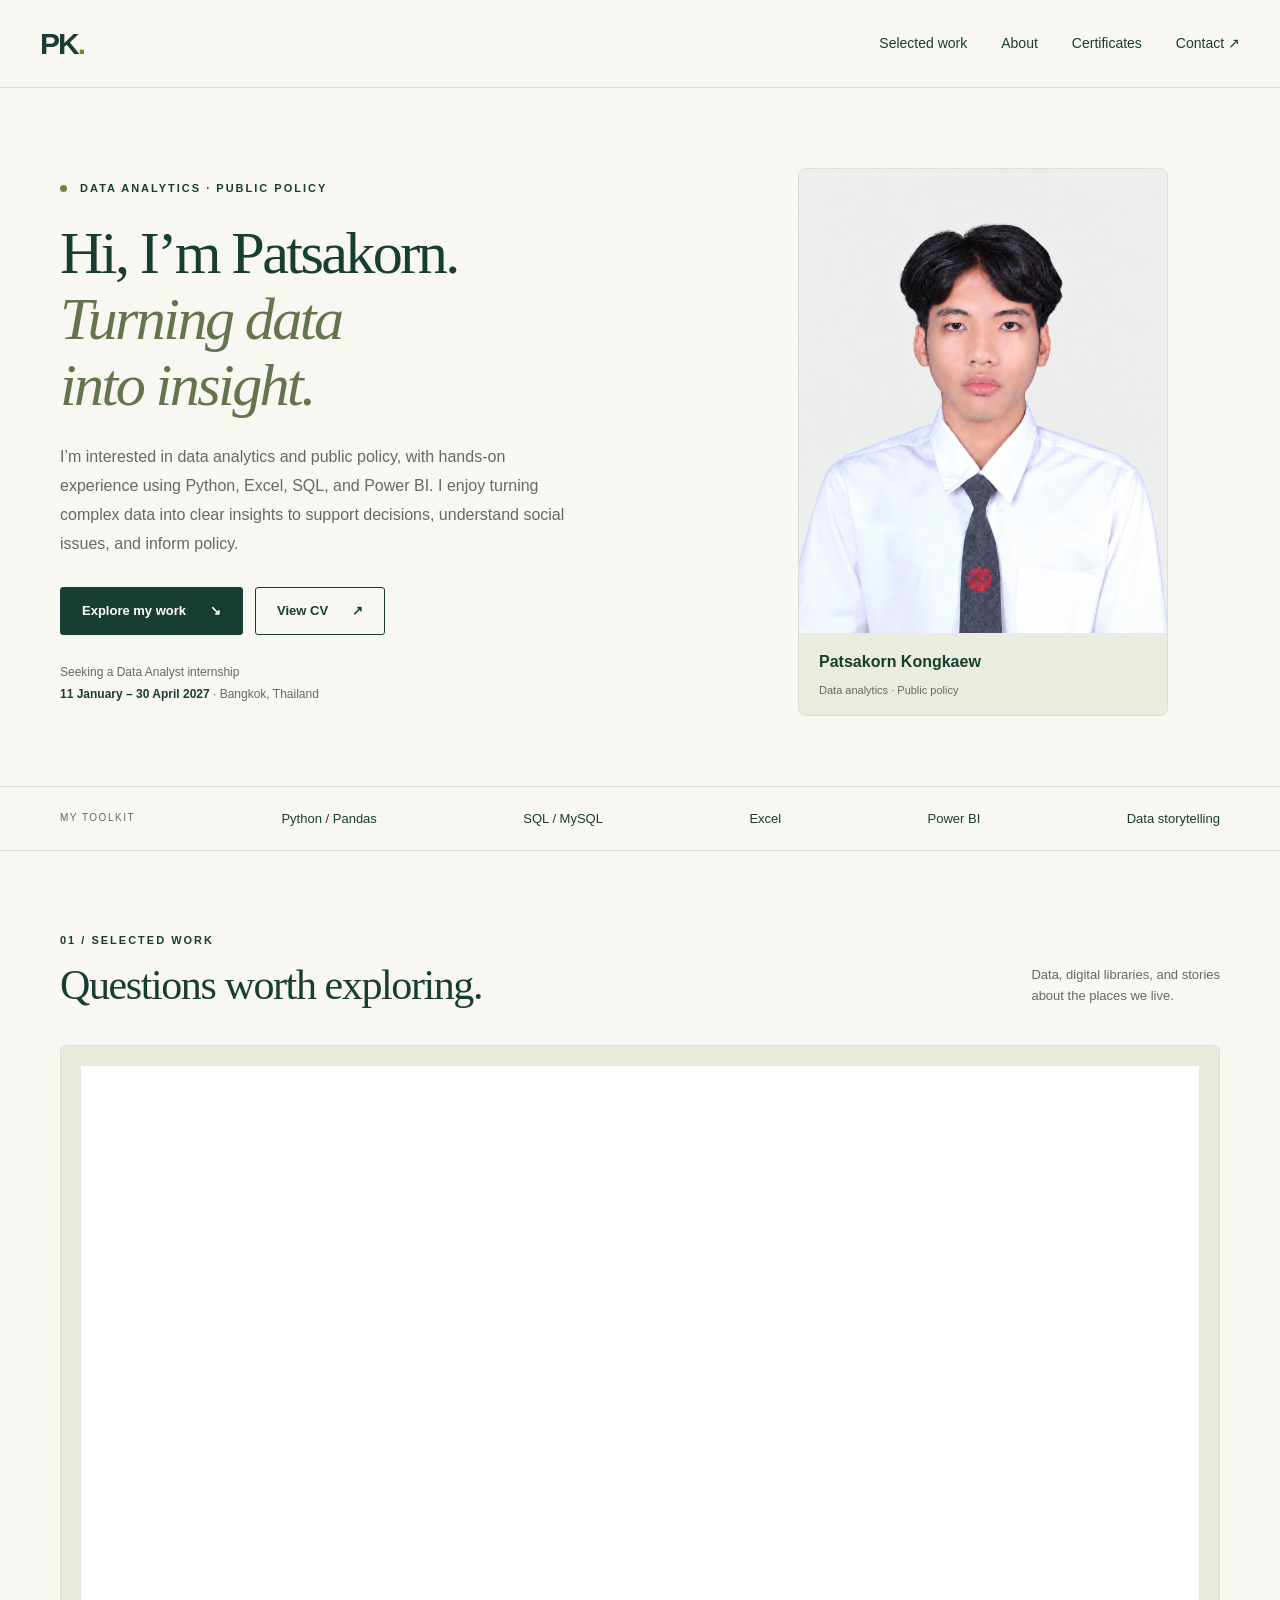
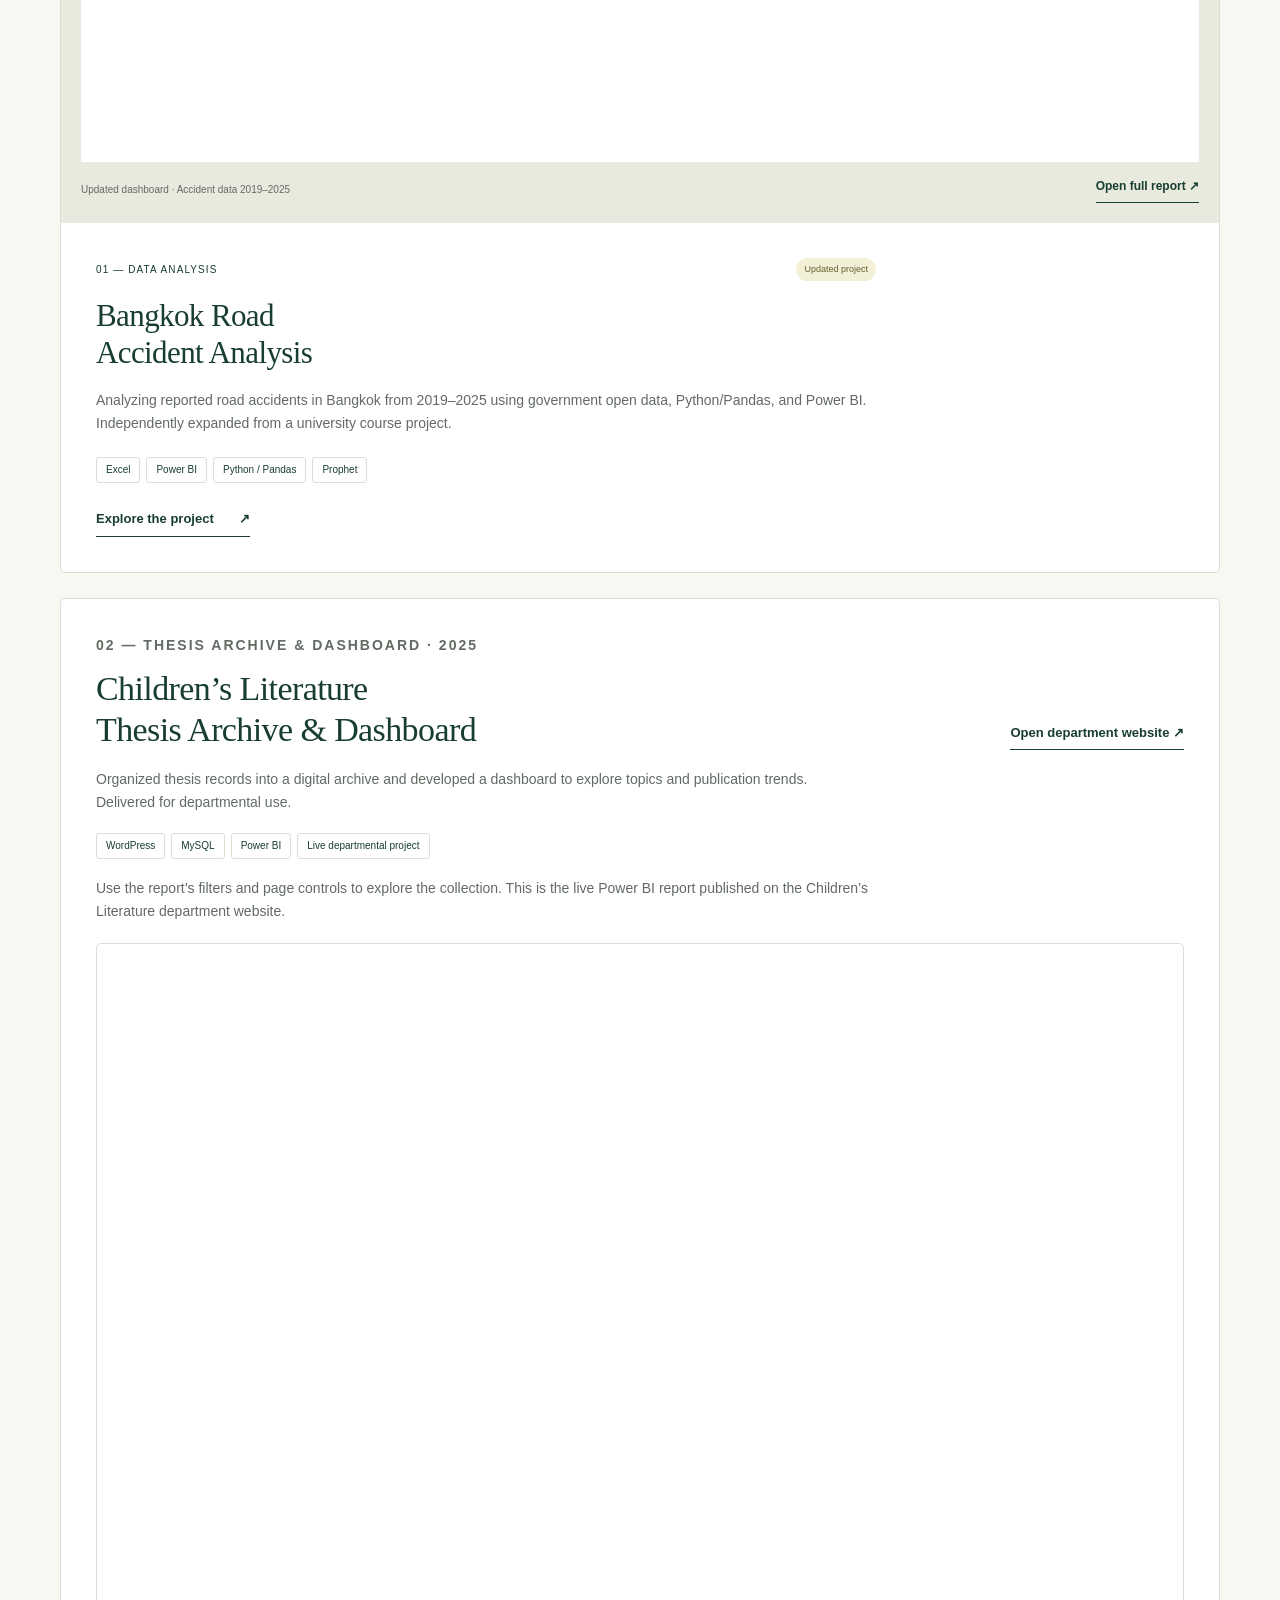
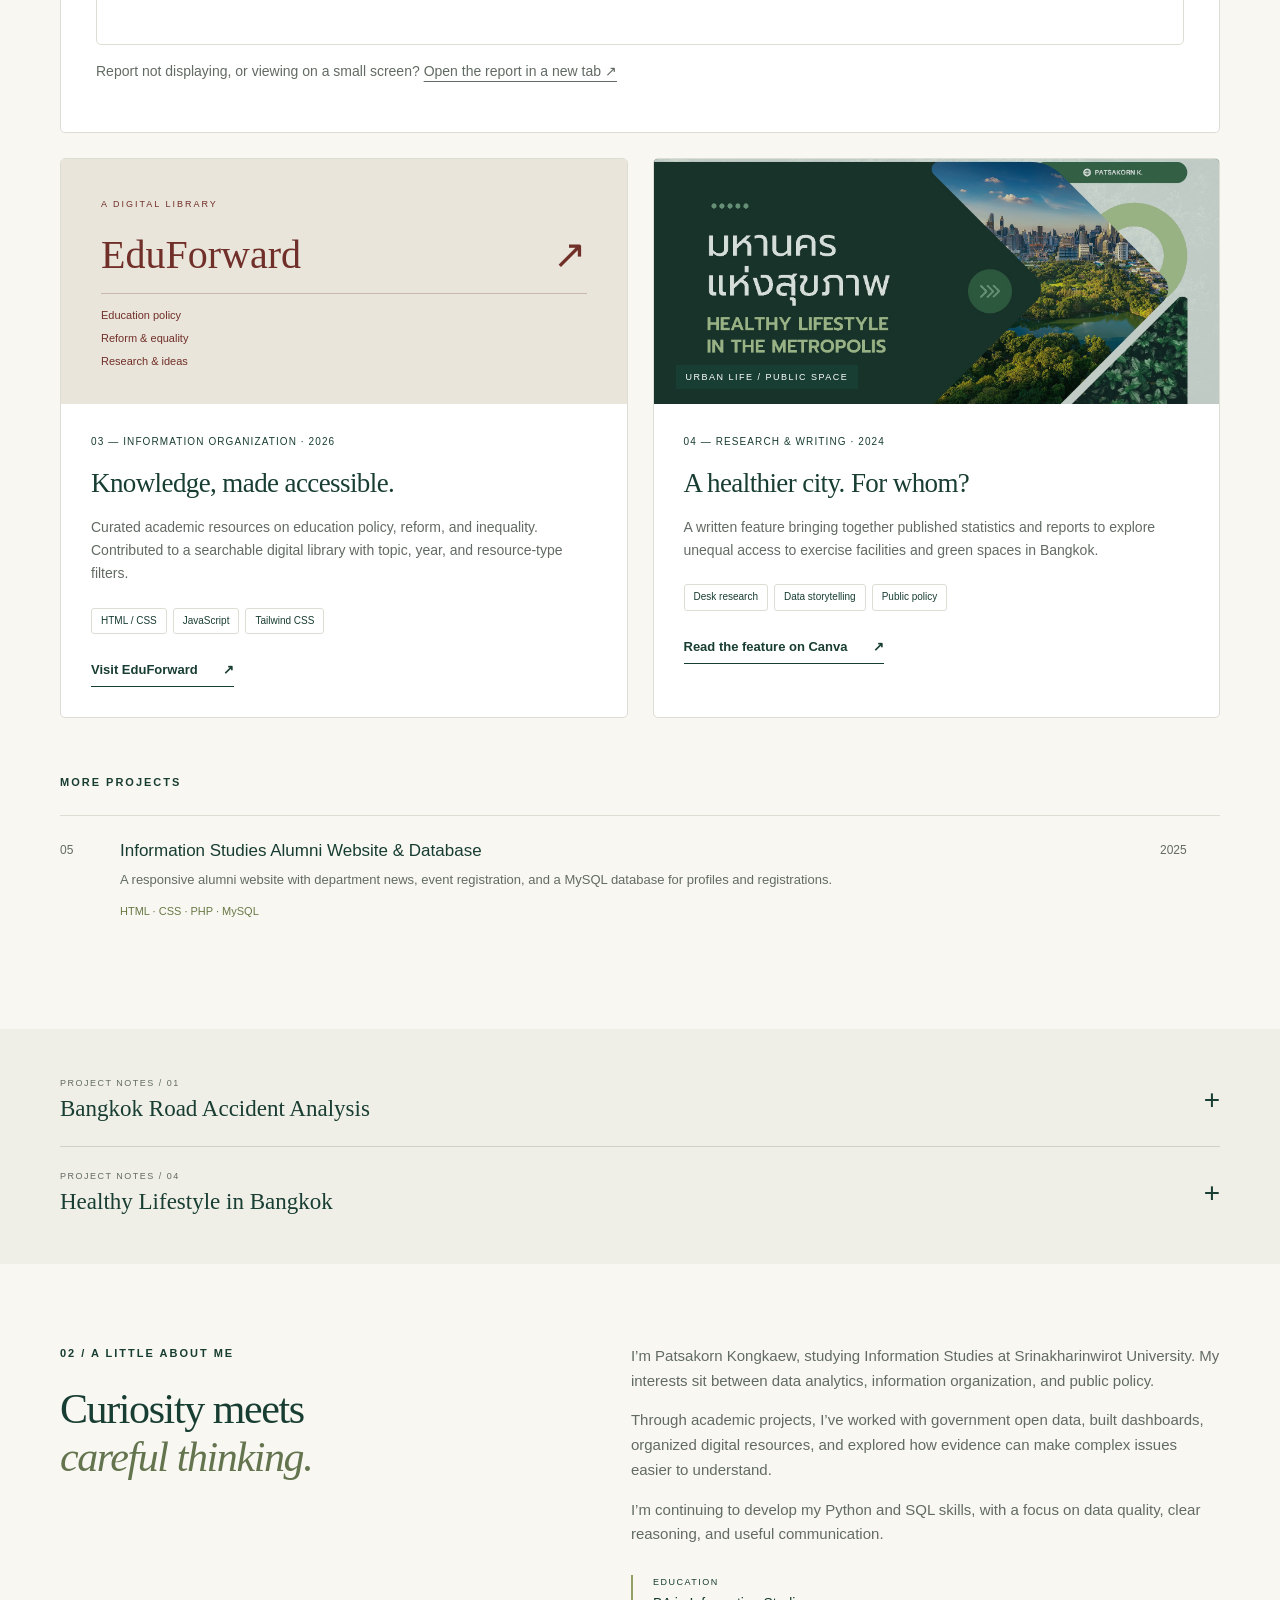
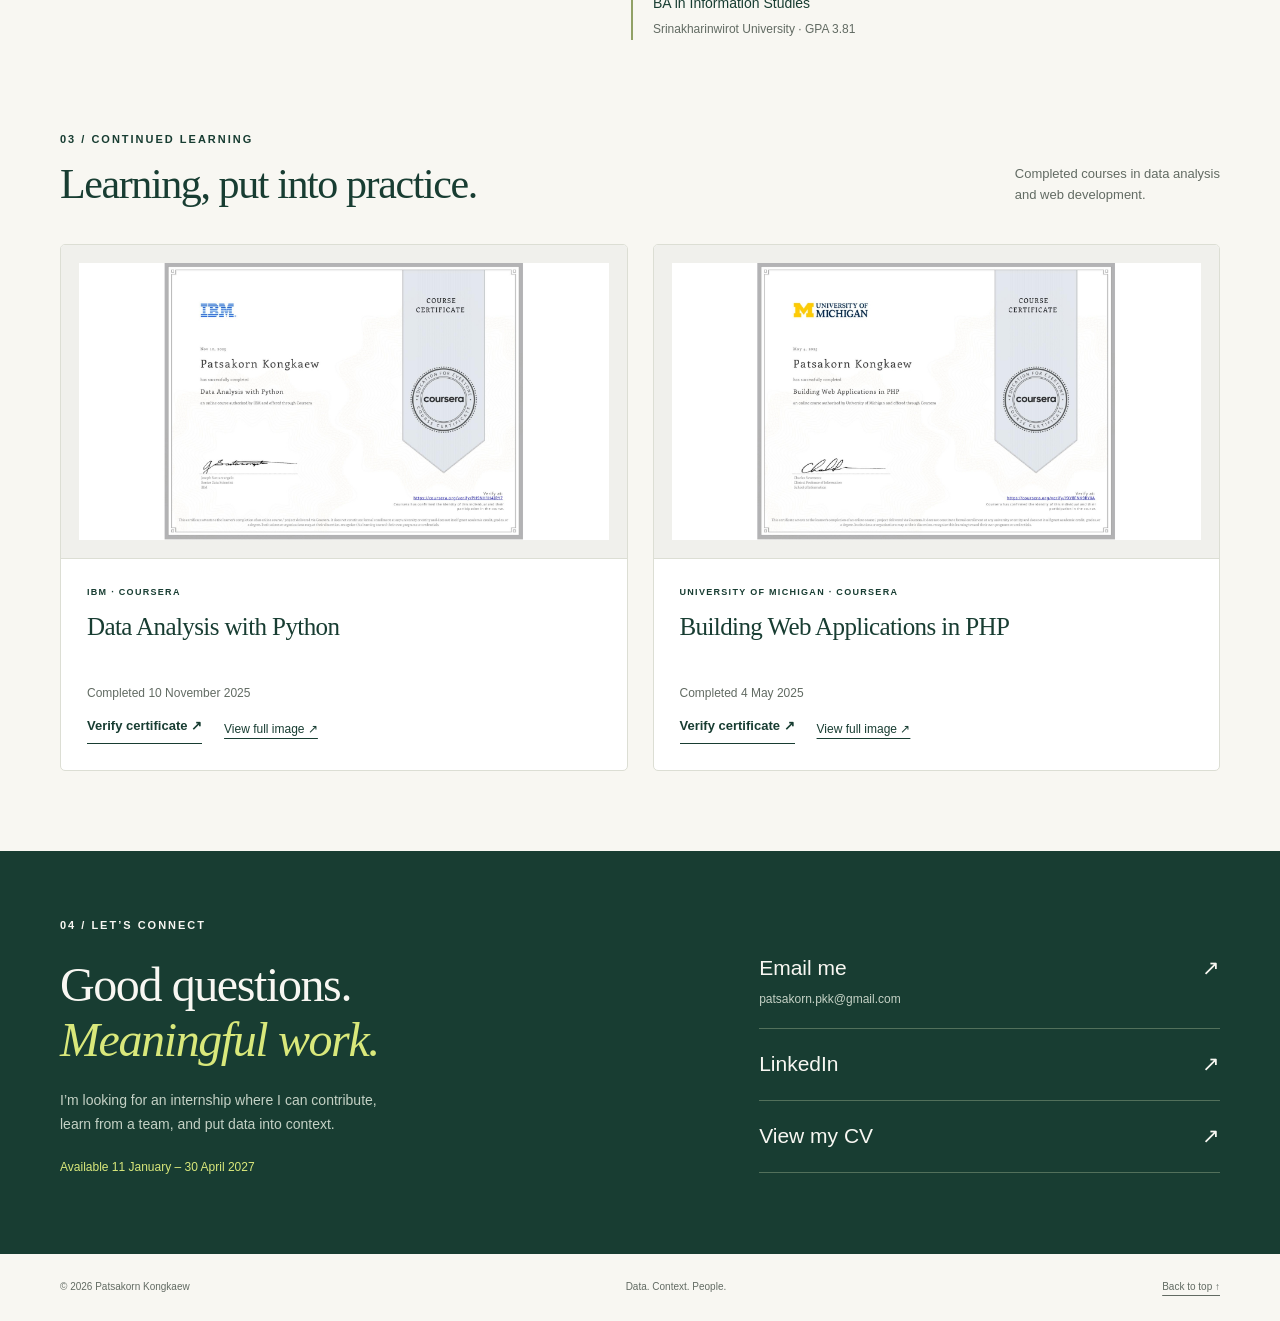
==== patsakorn-portfolio/index.html @ 9c128c8e "Add files via upload" ====
<!doctype html>
<html lang="en">
<head>
  <meta charset="utf-8">
  <meta name="viewport" content="width=device-width, initial-scale=1">
  <meta name="description" content="Patsakorn Kongkaew — data analytics, public policy, and information design. Selected projects and internship portfolio.">
  <meta name="theme-color" content="#163d32">
  <title>Patsakorn Kongkaew | Data & Policy Portfolio</title>
  <link rel="icon" href="assets/favicon.svg" type="image/svg+xml">
  <link rel="stylesheet" href="styles.css">
  <script src="script.js" defer></script>
</head>
<body>
<a class="skip" href="#main">Skip to content</a>
<header class="header"><a class="wordmark" href="#home" aria-label="Patsakorn home">PK<span>.</span></a><nav aria-label="Main navigation"><a href="#work">Selected work</a><a href="#about">About</a><a href="#certificates">Certificates</a><a href="#contact">Contact <span aria-hidden="true">↗</span></a></nav></header>
<main id="main">
  <section id="home" class="hero wrap">
    <div class="hero-copy"><p class="eyebrow"><span class="status-dot"></span> DATA ANALYTICS · PUBLIC POLICY</p>
    <h1>Hi, I’m Patsakorn.<br><em>Turning data<br>into insight.</em></h1>
    <p class="intro">I’m interested in data analytics and public policy, with hands-on experience using Python, Excel, SQL, and Power BI. I enjoy turning complex data into clear insights to support decisions, understand social issues, and inform policy.</p>
    <div class="actions"><a class="button primary" href="#work">Explore my work <span aria-hidden="true">↘</span></a><a class="button secondary" href="assets/patsakorn-cv.pdf" target="_blank" rel="noopener">View CV <span aria-hidden="true">↗</span></a></div>
    <p class="availability">Seeking a Data Analyst internship<br><strong>11 January – 30 April 2027</strong> <span>· Bangkok, Thailand</span></p></div>
<figure class="hero-portrait"><img src="assets/patsakorn-portrait.png" alt="Portrait of Patsakorn Kongkaew" width="1117" height="1409" fetchpriority="high"><figcaption><strong>Patsakorn Kongkaew</strong><span>Data analytics · Public policy</span></figcaption></figure>
  </section>
  <div class="skills-strip"><div class="wrap"><span>MY TOOLKIT</span><span>Python / Pandas</span><span>SQL / MySQL</span><span>Excel</span><span>Power BI</span><span>Data storytelling</span></div></div>
  <section id="work" class="work wrap section">
    <div class="section-heading"><div><p class="eyebrow">01 / SELECTED WORK</p><h2>Questions worth exploring.</h2></div><p>Data, digital libraries, and stories<br>about the places we live.</p></div>
    <article id="accident-dashboard" class="featured project accident-feature">
      <div class="project-visual accident-live"><iframe title="accident 2019-2025" src="https://app.powerbi.com/view?r=eyJrIjoiYjRhNjEyZDYtMDhlZS00NzNiLWE5MTMtZjIyMmQ3YTM2ZWQxIiwidCI6ImY5MGM0NjQ3LTg4NmYtNGI0Yy1iMmViLTU1NWRmOWVjNGU4MSIsImMiOjEwfQ%3D%3D" loading="eager" allowfullscreen></iframe><div class="accident-report-footer"><span class="image-caption">Updated dashboard · Accident data 2019–2025</span><a class="text-link" href="https://app.powerbi.com/view?r=eyJrIjoiYjRhNjEyZDYtMDhlZS00NzNiLWE5MTMtZjIyMmQ3YTM2ZWQxIiwidCI6ImY5MGM0NjQ3LTg4NmYtNGI0Yy1iMmViLTU1NWRmOWVjNGU4MSIsImMiOjEwfQ%3D%3D" target="_blank" rel="noopener">Open full report ↗</a></div></div>
      <div class="project-copy"><div class="project-meta"><span>01 — DATA ANALYSIS</span><span class="pill">Updated project</span></div><h3>Bangkok Road<br>Accident Analysis</h3><p>Analyzing reported road accidents in Bangkok from 2019–2025 using government open data, Python/Pandas, and Power BI. Independently expanded from a university course project.</p><div class="tags"><span>Excel</span><span>Power BI</span><span>Python / Pandas</span><span>Prophet</span></div><a class="text-link" href="#accident-case">Explore the project <span aria-hidden="true">↗</span></a></div>
    </article>
  <section id="thesis-dashboard" class="project thesis-feature" aria-labelledby="thesis-title">
    <div class="section-heading"><div><p class="eyebrow">02 — THESIS ARCHIVE & DASHBOARD · 2025</p><h3 id="thesis-title">Children’s Literature<br>Thesis Archive & Dashboard</h3></div><a class="text-link" href="https://www.childrenlitswu.com/dashboard/" target="_blank" rel="noopener">Open department website ↗</a></div>
    <p class="thesis-description">Organized thesis records into a digital archive and developed a dashboard to explore topics and publication trends. Delivered for departmental use.</p><div class="tags"><span>WordPress</span><span>MySQL</span><span>Power BI</span><span>Live departmental project</span></div>
    <p class="dashboard-intro">Use the report’s filters and page controls to explore the collection. This is the live Power BI report published on the Children’s Literature department website.</p>
    <div class="dashboard-frame"><iframe title="Children’s Literature thesis collection — interactive Power BI dashboard" src="https://app.powerbi.com/view?r=eyJrIjoiOGU0MTQ4YzYtZWM5Zi00N2QwLWJkZDktYTk1NjA2MTg5Njc1IiwidCI6ImY5MGM0NjQ3LTg4NmYtNGI0Yy1iMmViLTU1NWRmOWVjNGU4MSIsImMiOjEwfQ%3D%3D" loading="eager" allowfullscreen></iframe></div>
    <p class="dashboard-help">Report not displaying, or viewing on a small screen? <a href="https://app.powerbi.com/view?r=eyJrIjoiOGU0MTQ4YzYtZWM5Zi00N2QwLWJkZDktYTk1NjA2MTg5Njc1IiwidCI6ImY5MGM0NjQ3LTg4NmYtNGI0Yy1iMmViLTU1NWRmOWVjNGU4MSIsImMiOjEwfQ%3D%3D" target="_blank" rel="noopener">Open the report in a new tab ↗</a></p>
  </section>
    <div class="project-grid">
      <article class="project small-project"><div class="edu-visual" aria-hidden="true"><span class="mini-label">A DIGITAL LIBRARY</span><strong>EduForward<span>↗</span></strong><div class="book-lines"><span>Education policy</span><span>Reform & equality</span><span>Research & ideas</span></div></div><div class="small-copy"><p class="project-meta">03 — INFORMATION ORGANIZATION · 2026</p><h3>Knowledge, made accessible.</h3><p>Curated academic resources on education policy, reform, and inequality. Contributed to a searchable digital library with topic, year, and resource-type filters.</p><div class="tags"><span>HTML / CSS</span><span>JavaScript</span><span>Tailwind CSS</span></div><a class="text-link" href="https://eduforward.vercel.app/" target="_blank" rel="noopener">Visit EduForward <span aria-hidden="true">↗</span></a></div></article>
      <article class="project small-project"><div class="feature-visual"><img src="assets/urban-feature.jpg" alt="Cover of Healthy Lifestyle in the Metropolis, a Thai feature on urban health and public spaces" loading="lazy"><span>URBAN LIFE / PUBLIC SPACE</span></div><div class="small-copy"><p class="project-meta">04 — RESEARCH & WRITING · 2024</p><h3>A healthier city. For whom?</h3><p>A written feature bringing together published statistics and reports to explore unequal access to exercise facilities and green spaces in Bangkok.</p><div class="tags"><span>Desk research</span><span>Data storytelling</span><span>Public policy</span></div><a class="text-link" href="https://canva.link/8oh652t1zyog7kq" target="_blank" rel="noopener">Read the feature on Canva <span aria-hidden="true">↗</span></a></div></article>
    </div>
    <div class="other-work"><p class="eyebrow">MORE PROJECTS</p><div class="other-row"><span class="row-number">05</span><div><h3>Information Studies Alumni Website & Database</h3><p>A responsive alumni website with department news, event registration, and a MySQL database for profiles and registrations.</p><span class="tools">HTML · CSS · PHP · MySQL</span></div><span class="year">2025</span></div></div>
  </section>


  <section class="case-section" aria-label="Project details"><div class="wrap">
    <details id="accident-case" class="case"><summary><span><small>PROJECT NOTES / 01</small>Bangkok Road Accident Analysis</span><span class="toggle" aria-hidden="true">+</span></summary><div class="case-body"><div><h4>Problem</h4><p>How can reported accident records be organized to explore patterns over time and communicate road safety questions?</p></div><div><h4>Data & scope</h4><p>Open data from Thailand’s Ministry of Transport, focused on Bangkok. Expanded from the original 2022–2025 university course project to cover 2019–2025. This is not a complete census of accidents on every Bangkok road.</p><a href="https://datagov.mot.go.th/dataset/roadaccident" target="_blank" rel="noopener">Visit the data source ↗</a></div><div><h4>Cleaning & analysis</h4><p>The original project used Excel and Power BI. The updated version uses Python/Pandas for data cleaning and standardization across years, alongside an updated Power BI dashboard. The original course project also included exploratory time-series forecasting with Prophet.</p></div><div><h4>Insight & interpretation</h4><p>The project highlights the importance of separating recorded accident counts from risk: counts alone do not account for traffic exposure. Comparisons across years also depend on coverage and completeness.</p></div><div><h4>Interpretation guidelines</h4><p>Compare reporting periods and category definitions before interpreting trends. Use the dashboard to explore recorded patterns; assessing relative road risk requires additional traffic exposure data.</p></div><div><h4>My contribution</h4><p>I carried out the original course project and independently developed this updated version, expanding the time coverage and improving data preparation and visualization.</p></div></div></details>
    <details id="urban-case" class="case"><summary><span><small>PROJECT NOTES / 04</small>Healthy Lifestyle in Bangkok</span><span class="toggle" aria-hidden="true">+</span></summary><div class="case-body"><div><h4>Question</h4><p>What does access to exercise facilities and green spaces mean for everyday life in Bangkok?</p></div><div><h4>Research approach</h4><p>Synthesized published statistics, articles, and reports into an illustrated academic feature. This work uses secondary sources rather than an original field survey.</p></div><div><h4>Story & policy context</h4><p>Connected differences in public-space access with urban wellbeing and discussed initiatives such as the 15-minute park concept and the reuse of vacant land.</p></div><div><h4>What I learned</h4><p>How a place is classified matters: a green area is not necessarily a publicly accessible park. Clear definitions, source attribution, and careful visual communication are essential when telling a story with data.</p></div></div></details>
  </div></section>
  <section id="about" class="about wrap section"><div><p class="eyebrow">02 / A LITTLE ABOUT ME</p><h2>Curiosity meets<br><em>careful thinking.</em></h2></div><div class="about-copy"><p>I’m Patsakorn Kongkaew, studying Information Studies at Srinakharinwirot University. My interests sit between data analytics, information organization, and public policy.</p><p>Through academic projects, I’ve worked with government open data, built dashboards, organized digital resources, and explored how evidence can make complex issues easier to understand.</p><p>I’m continuing to develop my Python and SQL skills, with a focus on data quality, clear reasoning, and useful communication.</p><div class="education"><span>EDUCATION</span><strong>BA in Information Studies</strong><p>Srinakharinwirot University · GPA 3.81</p></div></div></section>
  <section id="certificates" class="wrap section certificates" aria-labelledby="certificates-title">
    <div class="section-heading"><div><p class="eyebrow">03 / CONTINUED LEARNING</p><h2 id="certificates-title">Learning, put into practice.</h2></div><p>Completed courses in data analysis<br>and web development.</p></div>
    <div class="certificate-grid">
      <article class="certificate-card">
        <a class="certificate-image" href="assets/certificate-python.jpeg" target="_blank" rel="noopener" aria-label="View full certificate: Data Analysis with Python"><img src="assets/certificate-python.jpeg" alt="IBM Data Analysis with Python course certificate awarded to Patsakorn Kongkaew on November 10, 2025" loading="lazy" width="1772" height="928"></a>
        <div class="certificate-copy"><p class="eyebrow">IBM · COURSERA</p><h3>Data Analysis with Python</h3><p>Completed <time datetime="2025-11-10">10 November 2025</time></p><div class="certificate-links"><a class="text-link" href="https://www.coursera.org/account/accomplishments/verify/PH9NH1H4IRY7" target="_blank" rel="noopener">Verify certificate ↗</a><a href="assets/certificate-python.jpeg" target="_blank" rel="noopener">View full image ↗</a></div></div>
      </article>
      <article class="certificate-card">
        <a class="certificate-image" href="assets/certificate-php.jpeg" target="_blank" rel="noopener" aria-label="View full certificate: Building Web Applications in PHP"><img src="assets/certificate-php.jpeg" alt="University of Michigan Building Web Applications in PHP course certificate awarded to Patsakorn Kongkaew on May 4, 2025" loading="lazy" width="1772" height="928"></a>
        <div class="certificate-copy"><p class="eyebrow">UNIVERSITY OF MICHIGAN · COURSERA</p><h3>Building Web Applications in PHP</h3><p>Completed <time datetime="2025-05-04">4 May 2025</time></p><div class="certificate-links"><a class="text-link" href="https://www.coursera.org/account/accomplishments/verify/YXY8FNK9RYXA" target="_blank" rel="noopener">Verify certificate ↗</a><a href="assets/certificate-php.jpeg" target="_blank" rel="noopener">View full image ↗</a></div></div>
      </article>
    </div>
  </section>
  <section id="contact" class="contact"><div class="wrap contact-inner"><div><p class="eyebrow">04 / LET’S CONNECT</p><h2>Good questions.<br><em>Meaningful work.</em></h2><p>I’m looking for an internship where I can contribute,<br>learn from a team, and put data into context.</p><p class="contact-date">Available 11 January – 30 April 2027</p></div><div class="contact-links"><a href="mailto:patsakorn.pkk@gmail.com">Email me <span aria-hidden="true">↗</span><small>patsakorn.pkk@gmail.com</small></a><a href="https://www.linkedin.com/in/patsakornpk/" target="_blank" rel="noopener">LinkedIn <span aria-hidden="true">↗</span></a><a href="assets/patsakorn-cv.pdf" target="_blank" rel="noopener">View my CV <span aria-hidden="true">↗</span></a></div></div></section>
</main>
<footer class="wrap footer"><span>© <span id="year">2026</span> Patsakorn Kongkaew</span><span>Data. Context. People.</span><a href="#home">Back to top ↑</a></footer>
</body>
</html>
---- patsakorn-portfolio/styles.css ----
@charset "UTF-8";
:root{--paper:#f8f7f2;--ink:#183d32;--muted:#626b63;--line:#dcded4;--accent:#d9e87b;--white:#fff;--serif:Georgia,'Times New Roman',serif}
*{box-sizing:border-box}html{scroll-behavior:smooth;scroll-padding-top:90px}body{margin:0;background:var(--paper);color:var(--ink);font-family:Arial,Helvetica,sans-serif;font-size:16px;line-height:1.65}a{color:inherit;text-underline-offset:5px}a:focus-visible,summary:focus-visible{outline:3px solid #987021;outline-offset:5px}img{display:block;max-width:100%}.wrap{width:min(1160px,calc(100% - 80px));margin-inline:auto}.header{height:88px;max-width:1320px;margin:auto;padding:0 40px;display:flex;align-items:center;justify-content:space-between;border-bottom:1px solid var(--line)}.wordmark{font-size:30px;letter-spacing:-2px;font-weight:bold;text-decoration:none}.wordmark span{color:#748533}nav{display:flex;gap:34px}nav a{font-size:14px;text-decoration:none}nav a:hover,.text-link:hover{color:#687b24}.skip{position:fixed;left:15px;top:-80px;z-index:10;background:white;padding:12px}.skip:focus{top:10px}.hero{display:grid;grid-template-columns:1.3fr 1fr;gap:70px;align-items:center;padding-block:80px 70px}.eyebrow{font-size:11px;letter-spacing:2px;font-weight:bold;margin:0 0 23px}.status-dot{display:inline-block;width:7px;height:7px;border-radius:50%;background:#678846;margin-right:8px}h1,h2,h3,h4,p{margin-top:0}h1{font-family:var(--serif);font-size:clamp(44px,4.7vw,65px);line-height:1.1;font-weight:normal;letter-spacing:-2.6px;margin-bottom:25px}h1 em,h2 em{font-weight:normal;color:#63744e}.intro{max-width:520px;color:var(--muted);font-size:16px;line-height:1.8}.actions{display:flex;gap:12px;margin-top:29px}.button{display:inline-flex;gap:24px;align-items:center;padding:12px 21px;border:1px solid var(--ink);text-decoration:none;font-size:13px;font-weight:bold;border-radius:3px}.primary{background:var(--ink);color:white}.button:hover{background:#dce5cd;color:var(--ink)}.availability{font-size:12px;color:var(--muted);margin:27px 0 0;line-height:1.8}.availability strong{color:var(--ink)}.hero-art{background:#e9ecdf;min-height:445px;padding:25px;position:relative;border-radius:3px;overflow:hidden}.art-top{display:flex;justify-content:space-between;font-size:9px;letter-spacing:1.3px}.art-grid{position:relative;height:310px;background-image:linear-gradient(#cbd2bf66 1px,transparent 1px),linear-gradient(90deg,#cbd2bf66 1px,transparent 1px);background-size:31px 31px;margin:15px -25px 0;overflow:hidden}.orbit{border:1px solid #748767;position:absolute;border-radius:50%;width:210px;height:210px;left:50%;top:50%;transform:translate(-50%,-50%)}.orbit.one{margin-left:-48px}.orbit.two{margin-left:48px}.orbit.three{width:160px;height:160px;background:#c5d49880}.art-center{position:absolute;inset:0;display:flex;align-items:center;justify-content:center;flex-direction:column;font:38px/1.1 var(--serif);letter-spacing:-1px}.art-point{position:absolute;width:12px;height:12px;border-radius:50%;background:var(--ink)}.p1{left:25%;top:30%}.p2{right:24%;bottom:28%}.p3{right:20%;top:23%;background:#a2b347}.art-bottom{display:flex;justify-content:space-between;align-items:end;font-size:10px;line-height:1.8;letter-spacing:1px}.art-spark{font-size:42px;line-height:1}.skills-strip{border-block:1px solid var(--line)}.skills-strip .wrap{display:flex;justify-content:space-between;gap:20px;flex-wrap:wrap;padding-block:21px;font-size:13px}.skills-strip span:first-child{font-size:10px;letter-spacing:1.5px;color:var(--muted);align-self:center}.section{padding-block:80px}.section-heading{display:flex;justify-content:space-between;align-items:end;margin-bottom:35px}.section-heading .eyebrow{margin-bottom:12px}h2{font:normal 42px/1.15 var(--serif);letter-spacing:-1.4px;margin-bottom:0}.section-heading>p{font-size:13px;color:var(--muted);margin-bottom:3px}.project{border:1px solid var(--line);background:#fff;border-radius:5px;overflow:hidden}.featured{display:grid;grid-template-columns:1.2fr 1fr}.project-visual{display:flex;flex-direction:column;justify-content:center;background:#e9eade;padding:25px;gap:15px}.project-visual img{width:100%;height:auto;box-shadow:0 8px 30px #183d3210}.image-caption{font-size:10px;color:var(--muted)}.project-copy{padding:35px}.project-meta{font-size:10px;letter-spacing:1.1px;display:flex;justify-content:space-between;gap:10px;align-items:center;margin-bottom:16px}.pill{background:#f2f0d7;color:#655f30;padding:4px 8px;border-radius:20px;font-size:9px;letter-spacing:0;white-space:nowrap}h3{font:normal 31px/1.2 var(--serif);letter-spacing:-.6px;margin-bottom:17px}.project p:not(.project-meta){color:var(--muted);font-size:14px}.tags{display:flex;flex-wrap:wrap;gap:6px;margin:22px 0}.tags span{font-size:10px;border:1px solid var(--line);padding:4px 9px;border-radius:3px}.text-link{font-size:13px;font-weight:bold;text-decoration:none;display:inline-flex;gap:25px;border-bottom:1px solid var(--ink);padding-bottom:6px}.project-grid{display:grid;grid-template-columns:1fr 1fr;gap:25px;margin-top:25px}.small-copy{padding:30px}.small-copy h3{font-size:27px}.edu-visual,.feature-visual{height:245px;overflow:hidden}.edu-visual{background:#e9e5da;padding:30px 40px;color:#712f29}.mini-label{font-size:9px;letter-spacing:2px}.edu-visual strong{font:40px var(--serif);display:flex;justify-content:space-between;border-bottom:1px solid #712f2940;padding:15px 0}.book-lines{display:flex;flex-direction:column;font-size:11px;padding-top:12px;gap:5px}.feature-visual{background:#183d32;position:relative;display:flex;justify-content:center}.feature-visual img{width:100%;height:100%;object-fit:cover;object-position:center 40%;opacity:.83}.feature-visual>span{position:absolute;bottom:15px;left:22px;background:#183d32;color:white;padding:5px 10px;font-size:9px;letter-spacing:1.5px}.other-work{margin-top:55px}.other-row{display:grid;grid-template-columns:45px 1fr 60px;gap:15px;border-top:1px solid var(--line);padding:25px 0}.row-number,.year{font-size:12px;color:var(--muted)}.other-row h3{font-family:Arial,sans-serif;font-size:17px;font-weight:normal;letter-spacing:0;margin-bottom:8px}.other-row p{font-size:13px;color:var(--muted);max-width:760px;margin-bottom:7px}.tools{font-size:11px;color:#697947}.case-section{background:#efefe7;padding-block:25px}.case{border-bottom:1px solid #cdd2c4;scroll-margin-top:25px}.case:last-child{border:0}summary{cursor:pointer;list-style:none;display:flex;justify-content:space-between;align-items:center;padding:24px 0;font:23px var(--serif);gap:20px}summary::-webkit-details-marker{display:none}summary small{display:block;font:9px Arial,sans-serif;letter-spacing:1.5px;color:var(--muted);margin-bottom:8px}.toggle{font:28px Arial,sans-serif;transition:transform .2s}.case[open] .toggle{transform:rotate(45deg)}.case-body{display:grid;grid-template-columns:1fr 1fr;gap:25px 50px;padding:15px 0 30px}.case-body h4{font-size:13px;margin-bottom:6px}.case-body p,.case-body a{font-size:13px;color:var(--muted);margin-bottom:0}.about{display:grid;grid-template-columns:1fr 1.2fr;gap:80px}.about-copy>p{font-size:15px;color:var(--muted)}.education{border-left:2px solid #91a166;padding-left:20px;margin-top:28px}.education span{display:block;font-size:9px;letter-spacing:1.5px}.education strong{font-size:14px;font-weight:normal}.education p{font-size:12px;color:var(--muted);margin:4px 0 0}.contact{background:var(--ink);color:var(--paper);padding-block:65px}.contact-inner{display:grid;grid-template-columns:1.3fr 1fr;gap:100px;align-items:center}.contact h2{font-size:48px}.contact h2 em{color:var(--accent)}.contact p:not(.eyebrow){font-size:14px;color:#c4d1c5;margin-top:22px}.contact .contact-date{font-size:12px!important;color:var(--accent)!important}.contact-links a{display:block;text-decoration:none;border-bottom:1px solid #52705b;padding:18px 0;font-size:21px}.contact-links span{float:right}.contact-links small{display:block;font-size:12px;color:#c4d1c5;margin-top:5px}.contact-links a:hover{color:var(--accent)}.footer{display:flex;justify-content:space-between;gap:15px;flex-wrap:wrap;padding-block:25px;font-size:10px;color:var(--muted)}
@media(min-width:1500px){.hero{padding-block:95px}}@media(max-width:950px){.hero{gap:30px;grid-template-columns:1.25fr 1fr}.hero-art{padding:18px;min-height:400px}.art-grid{height:285px}.art-top{font-size:7px}.orbit{width:165px;height:165px}.orbit.one{margin-left:-30px}.orbit.two{margin-left:30px}.orbit.three{width:130px;height:130px}.art-center{font-size:32px}.featured{grid-template-columns:1fr}.project-visual{padding:30px}.about,.contact-inner{gap:40px}h1{font-size:47px}.project-meta{flex-wrap:wrap}}
@media(max-width:650px){.wrap{width:calc(100% - 36px)}.header{height:72px;padding:0 18px}nav{gap:18px}nav a{font-size:11px}.wordmark{font-size:27px}.hero{display:block;padding-block:45px}.hero h1{font-size:45px;letter-spacing:-1.8px}.intro{font-size:15px}.hero-art{margin-top:38px;min-height:370px}.art-grid{height:250px}.art-top{font-size:9px}.orbit{width:180px;height:180px}.skills-strip .wrap{justify-content:flex-start;gap:12px 22px;font-size:11px}.skills-strip span:first-child{width:100%}.section{padding-block:50px}.section-heading{display:block}.section-heading>p{margin-top:18px}h2{font-size:34px}.project-copy,.small-copy{padding:24px}.project-visual{padding:15px}.project-grid{grid-template-columns:1fr}.project-meta{font-size:9px}.other-row{grid-template-columns:24px 1fr;gap:10px}.other-row .year{grid-column:2}.other-row h3{font-size:16px}.case-body{grid-template-columns:1fr;gap:22px}summary{font-size:20px}.about,.contact-inner{grid-template-columns:1fr;gap:30px}.contact{padding-block:45px}.contact h2{font-size:40px}.contact p br{display:none}.footer{font-size:10px}.footer>span:nth-child(2){display:none}}
@media(prefers-reduced-motion:reduce){html{scroll-behavior:auto}*{transition:none!important}}

.dashboard-intro,.dashboard-help{color:var(--muted);font-size:14px;max-width:820px}.dashboard-frame{border:1px solid var(--line);background:white;border-radius:5px;overflow:hidden;margin-top:25px}.dashboard-frame iframe{display:block;width:100%;height:700px;border:0}.dashboard-help{font-size:12px;margin-top:15px}.thesis-section{padding-top:15px}.thesis-section .section-heading{gap:25px;flex-wrap:wrap}@media(max-width:650px){.dashboard-frame iframe{height:540px}.thesis-section .section-heading>a{margin-top:20px}}

.certificates{padding-top:10px}.certificate-grid{display:grid;grid-template-columns:1fr 1fr;gap:25px}.certificate-card{border:1px solid var(--line);border-radius:5px;background:white;overflow:hidden}.certificate-image{display:block;background:#f0f0ec;padding:18px;border-bottom:1px solid var(--line)}.certificate-image img{width:100%;height:auto;object-fit:contain}.certificate-copy{padding:26px}.certificate-copy .eyebrow{font-size:9px;letter-spacing:1.3px;margin-bottom:12px}.certificate-copy h3{font-size:25px;min-height:60px;margin-bottom:12px}.certificate-copy>p:not(.eyebrow){font-size:12px;color:var(--muted)}.certificate-links{display:flex;align-items:center;flex-wrap:wrap;gap:15px 22px}.certificate-links>a:not(.text-link){font-size:12px}@media(max-width:650px){.certificate-grid{grid-template-columns:1fr}.certificate-copy h3{min-height:0}.header nav{gap:12px}.header nav a{font-size:10px}.certificate-copy{padding:22px}}

.thesis-feature{margin-top:25px;padding:35px}.thesis-feature .section-heading{margin-bottom:18px;gap:25px;flex-wrap:wrap}.thesis-feature h3{font-size:34px;margin-bottom:0}.thesis-description{max-width:770px;color:var(--muted);font-size:14px}.thesis-feature .tags{margin:18px 0}.thesis-feature .dashboard-frame{margin-top:20px}@media(max-width:650px){.thesis-feature{padding:22px}.thesis-feature h3{font-size:28px}.thesis-feature .section-heading>a{margin-top:20px}}

.accident-feature{grid-template-columns:1fr}.accident-live{padding:20px;min-width:0}.accident-live iframe{display:block;width:100%;height:auto;aspect-ratio:600/373.5;border:0;background:white}.accident-report-footer{display:flex;justify-content:space-between;align-items:center;gap:12px;flex-wrap:wrap}.accident-report-footer .text-link{font-size:12px}.accident-feature .project-copy{max-width:850px}@media(max-width:650px){.accident-live{padding:10px}.accident-live iframe{min-height:280px}}

.hero-portrait{margin:0;max-width:370px;width:100%;justify-self:center;align-self:center;border:1px solid var(--line);border-radius:8px;overflow:hidden;background:#eeefec}.hero-portrait img{display:block;width:100%;height:auto}.hero-portrait figcaption{padding:16px 20px;background:#e9ecdf}.hero-portrait strong{display:block;font-size:16px}.hero-portrait figcaption span{display:block;margin-top:5px;font-size:11px;color:var(--muted)}@media(max-width:650px){.hero-portrait{max-width:290px;margin:30px auto 0}}
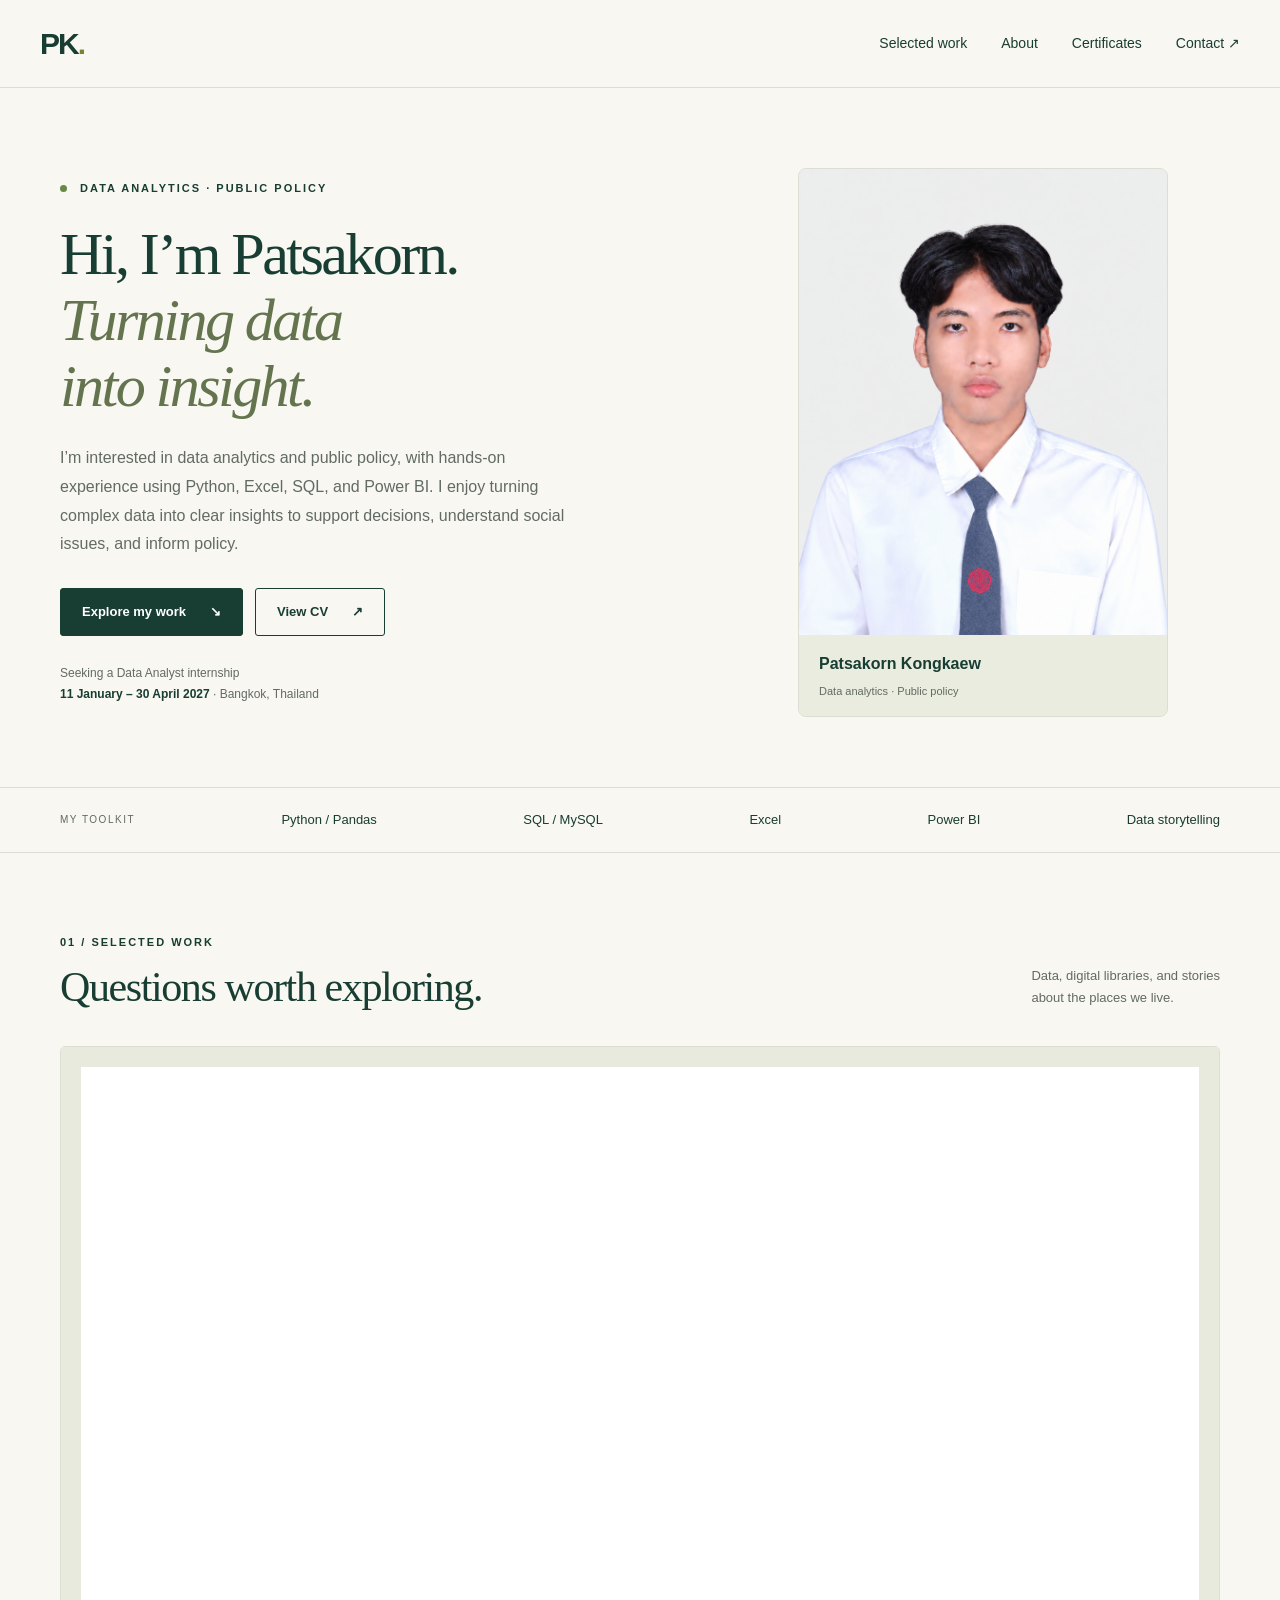
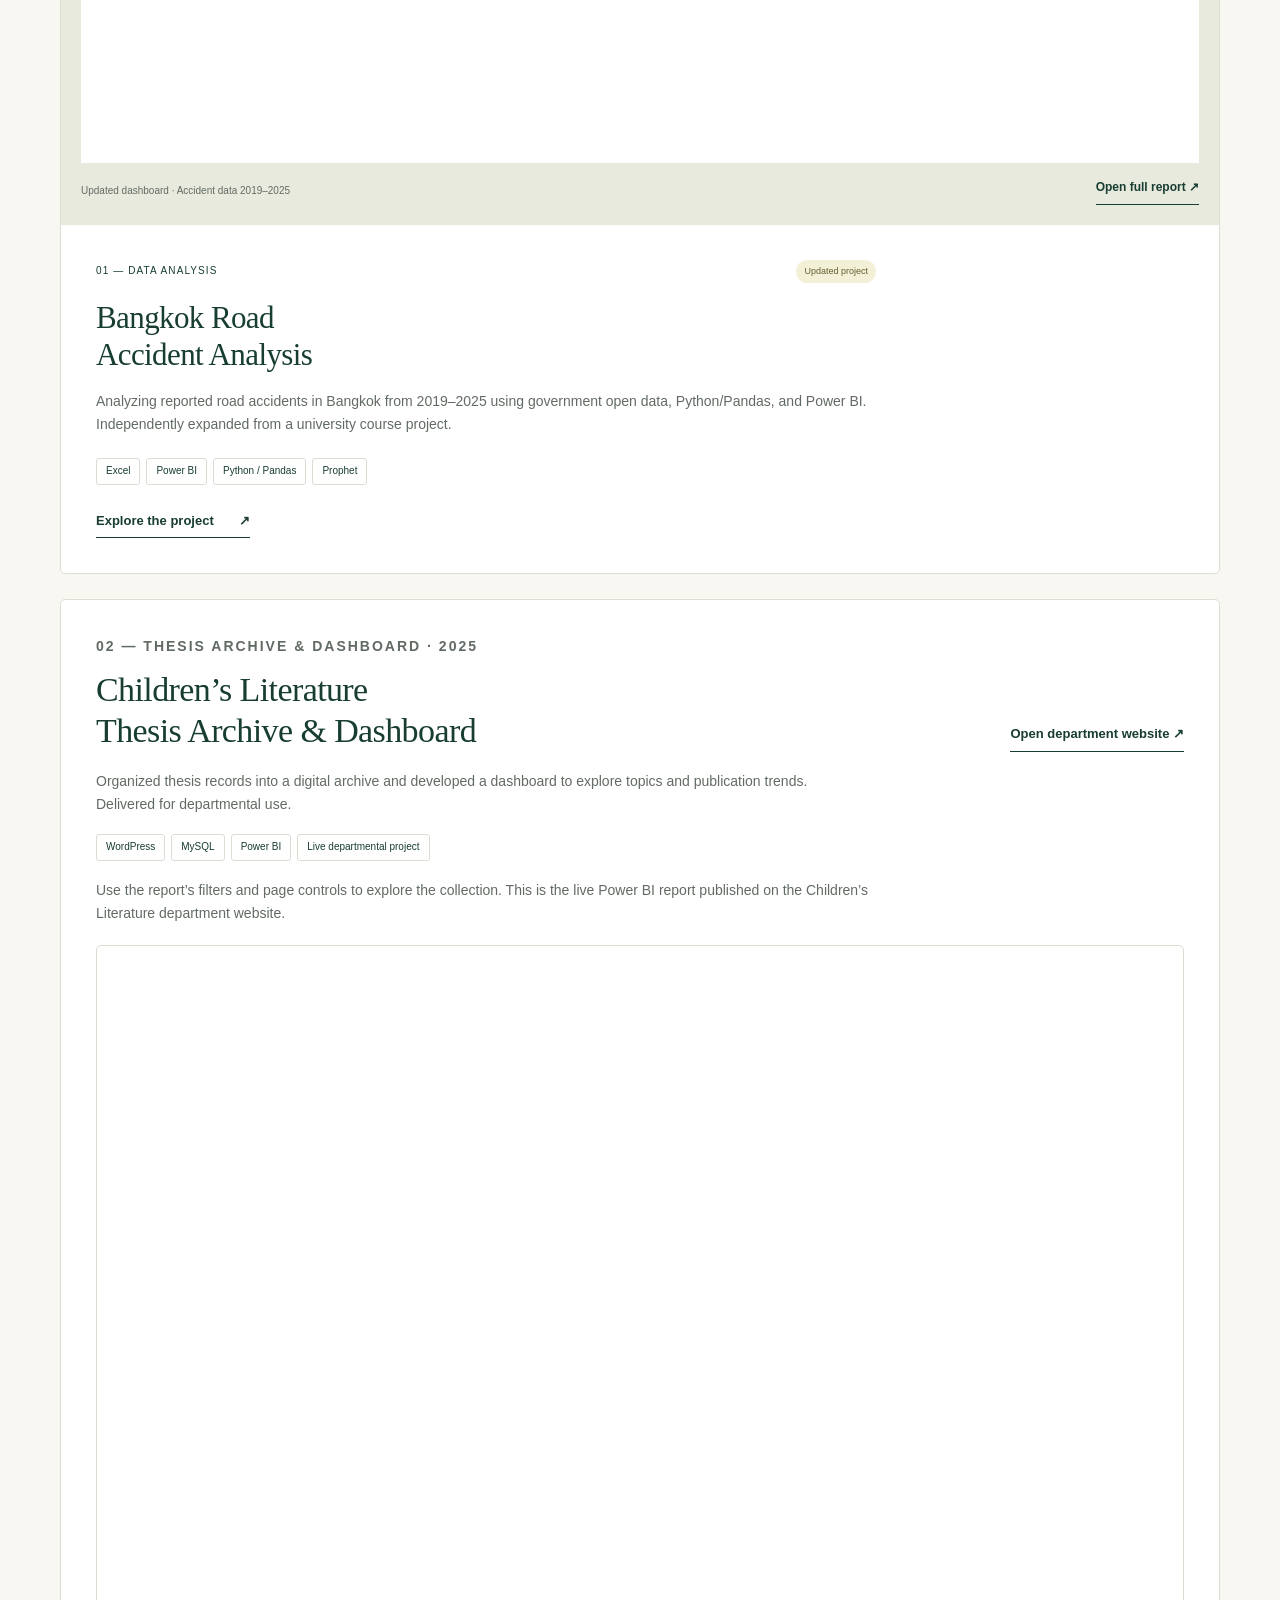
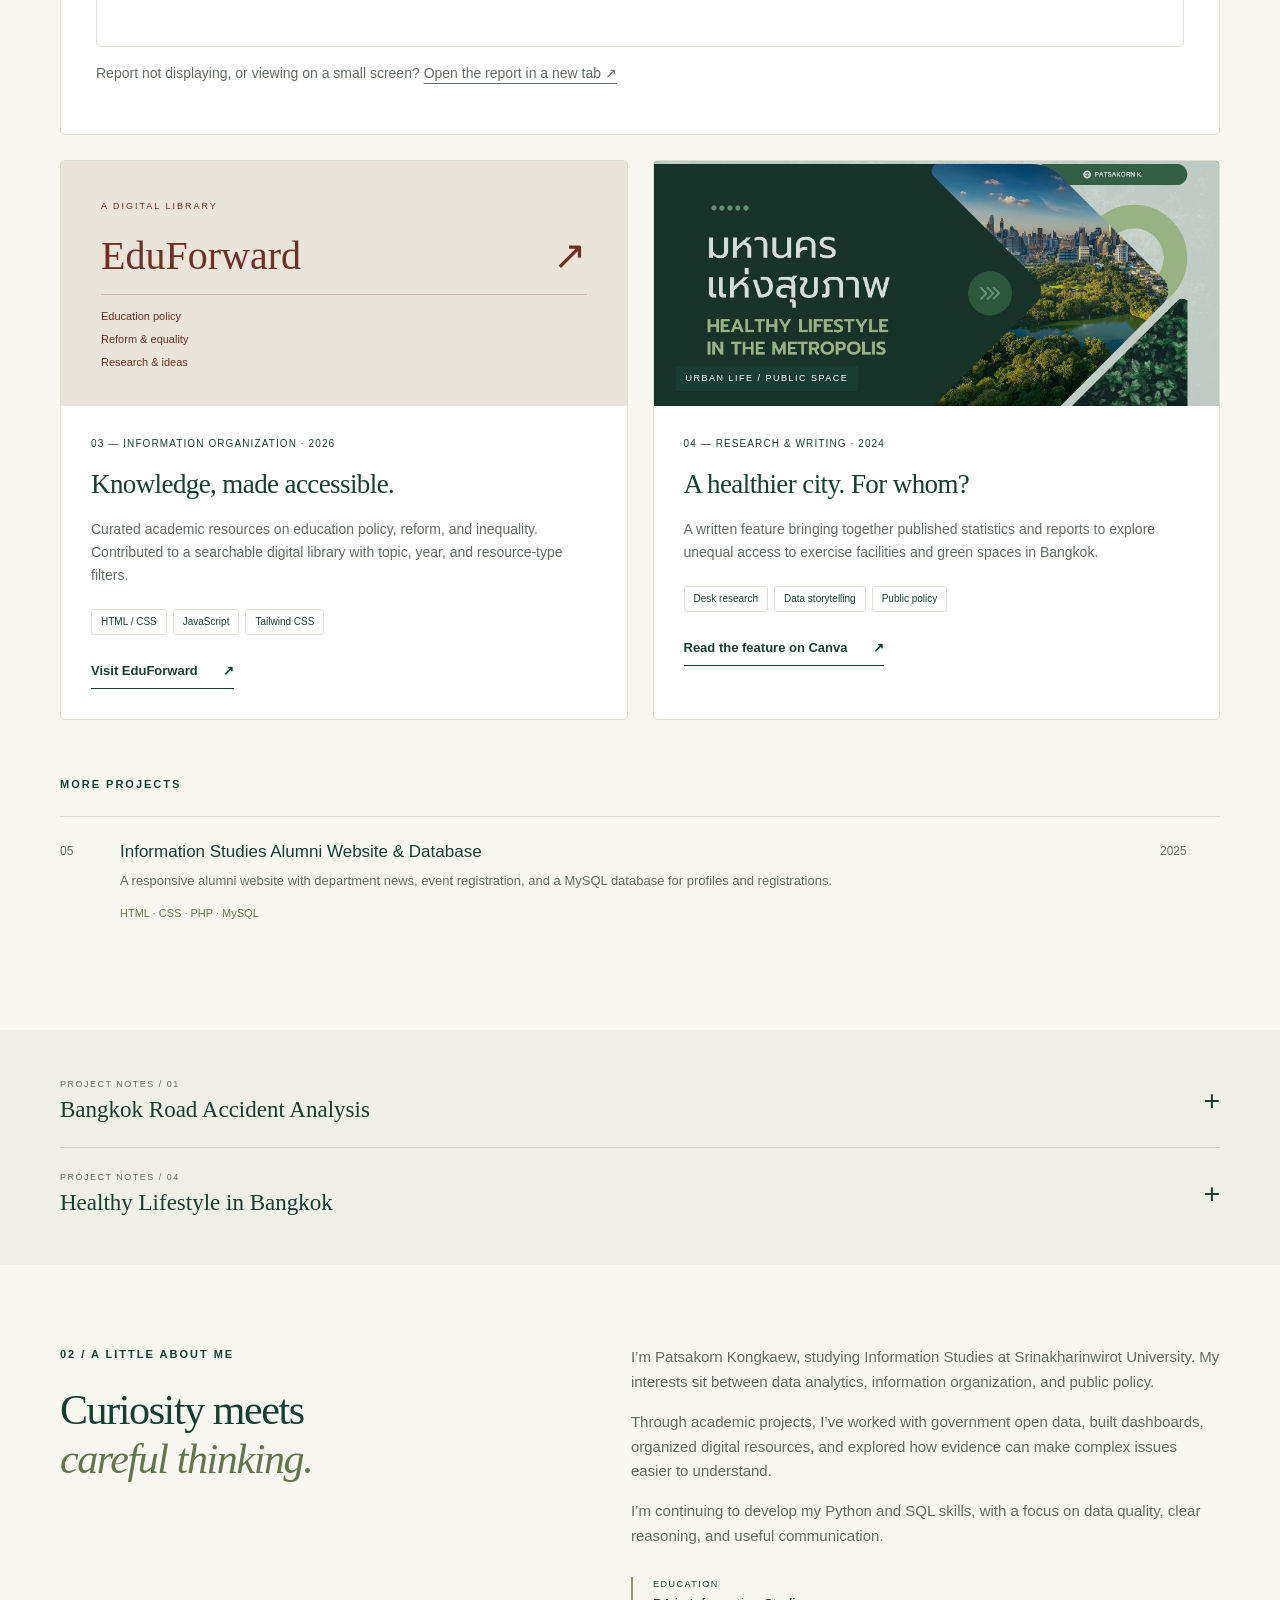
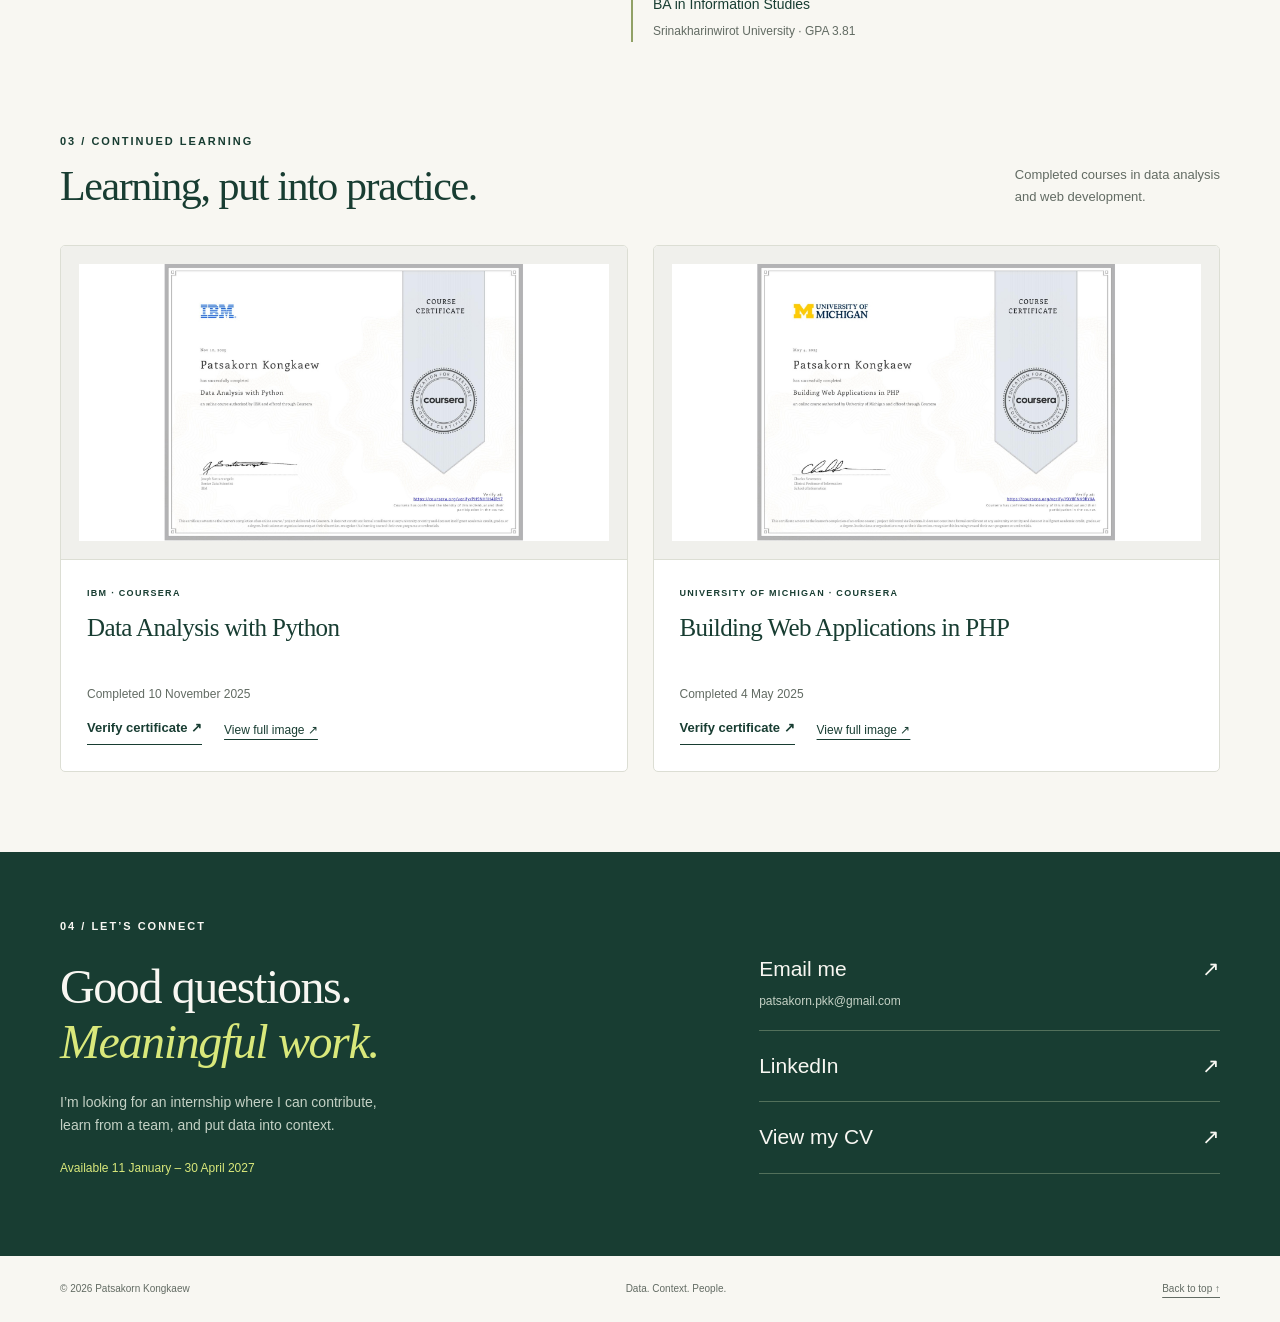
==== commit b4045149: "Add files via upload" ====
--- a/patsakorn-portfolio/index.html
+++ b/patsakorn-portfolio/index.html
@@ -20,7 +20,7 @@
     <p class="intro">I’m interested in data analytics and public policy, with hands-on experience using Python, Excel, SQL, and Power BI. I enjoy turning complex data into clear insights to support decisions, understand social issues, and inform policy.</p>
     <div class="actions"><a class="button primary" href="#work">Explore my work <span aria-hidden="true">↘</span></a><a class="button secondary" href="assets/patsakorn-cv.pdf" target="_blank" rel="noopener">View CV <span aria-hidden="true">↗</span></a></div>
     <p class="availability">Seeking a Data Analyst internship<br><strong>11 January – 30 April 2027</strong> <span>· Bangkok, Thailand</span></p></div>
-<figure class="hero-portrait"><img src="assets/patsakorn-portrait.png" alt="Portrait of Patsakorn Kongkaew" width="1117" height="1409" fetchpriority="high"><figcaption><strong>Patsakorn Kongkaew</strong><span>Data analytics · Public policy</span></figcaption></figure>
+<figure class="hero-portrait"><img src="assets/patsakorn-portrait.png?v=2" alt="Portrait of Patsakorn Kongkaew" width="1545" height="1955" fetchpriority="high"><figcaption><strong>Patsakorn Kongkaew</strong><span>Data analytics · Public policy</span></figcaption></figure>
   </section>
   <div class="skills-strip"><div class="wrap"><span>MY TOOLKIT</span><span>Python / Pandas</span><span>SQL / MySQL</span><span>Excel</span><span>Power BI</span><span>Data storytelling</span></div></div>
   <section id="work" class="work wrap section">
